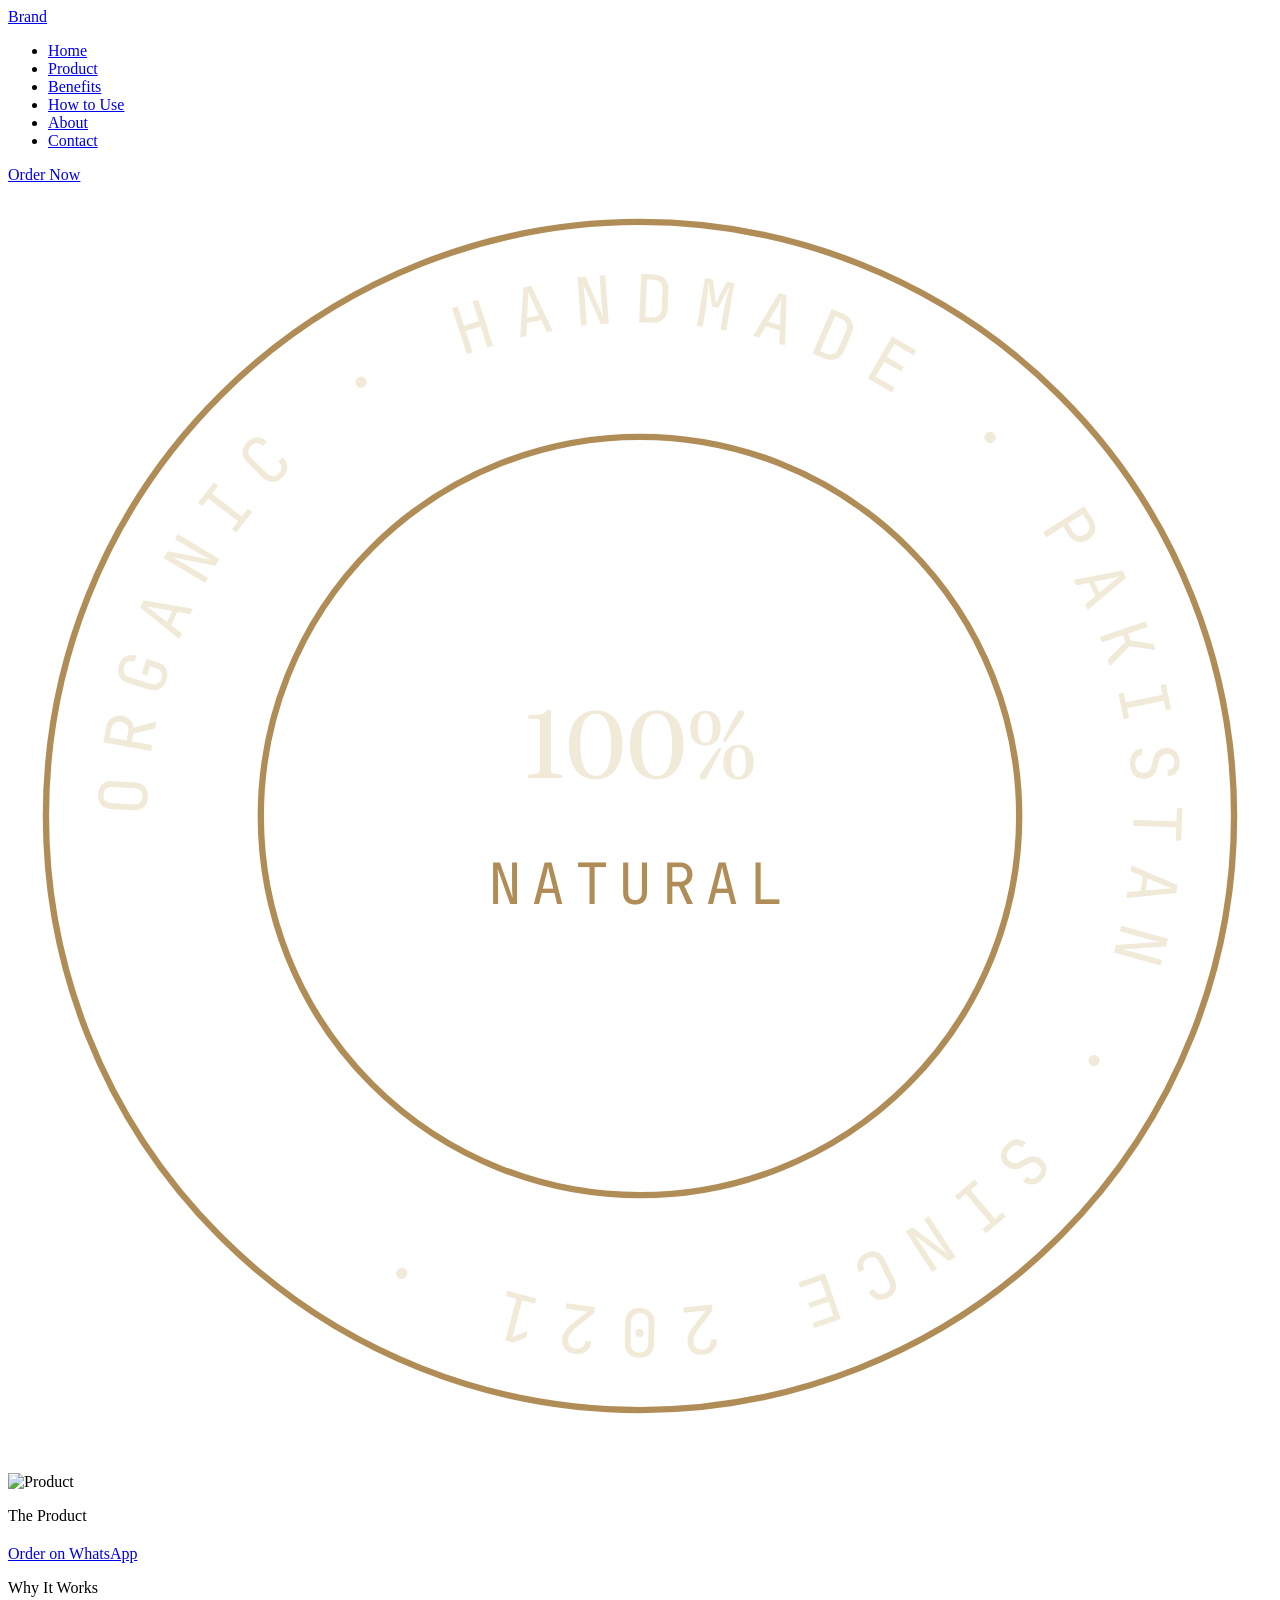
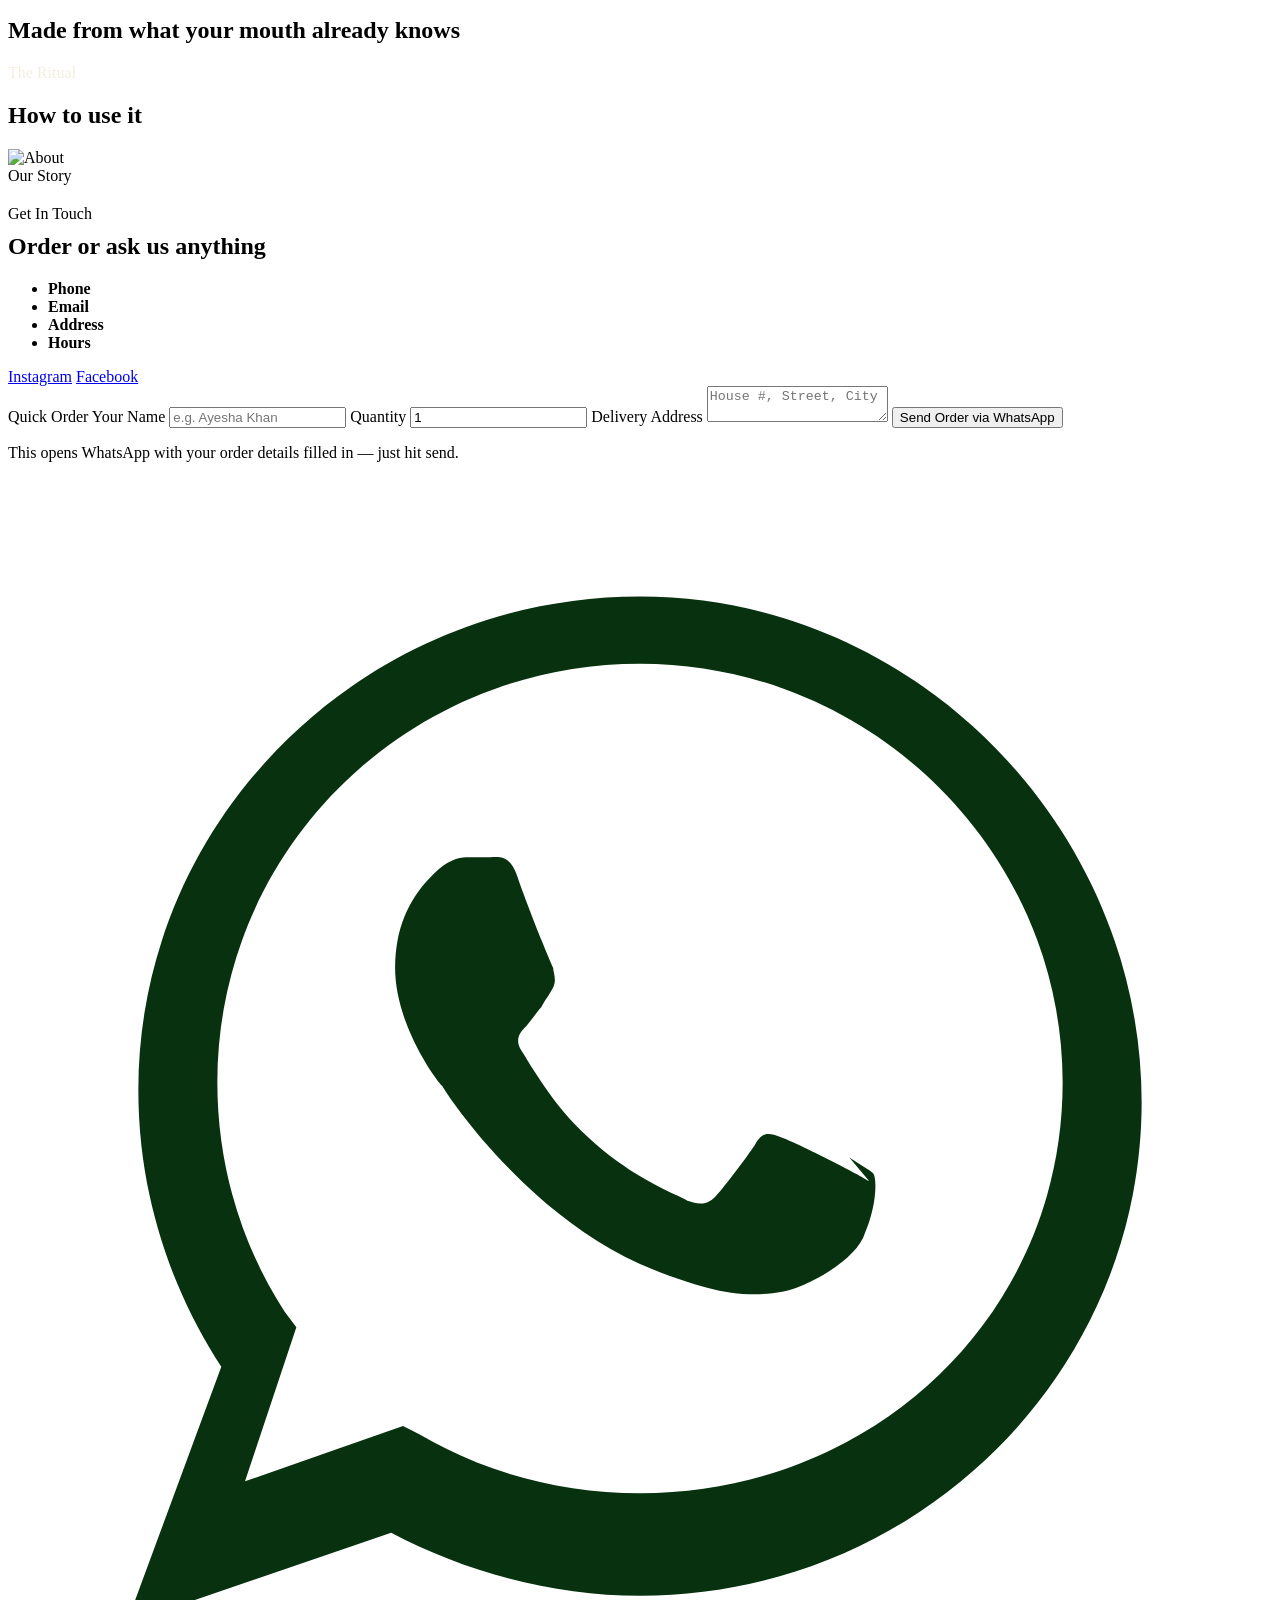
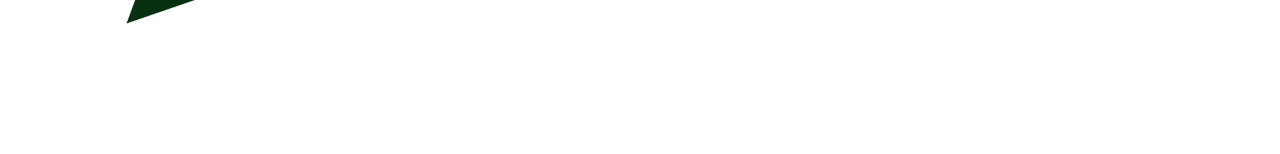
==== index.html @ d2b48e88 "Add files via upload" ====
<!DOCTYPE html>
<html lang="en">
<head>
<meta charset="UTF-8">
<meta name="viewport" content="width=device-width, initial-scale=1.0">
<title>Organic Tooth Powder</title>
<meta name="description" content="Organic tooth powder made in Pakistan &mdash; no fluoride, no nasties, hand-blended in small batches.">
<link rel="preconnect" href="https://fonts.googleapis.com">
<link href="https://fonts.googleapis.com/css2?family=Fraunces:opsz,wght@9..144,500;9..144,600;9..144,700&family=Inter:wght@400;500;600;700&family=JetBrains+Mono:wght@500;600&display=swap" rel="stylesheet">
<link rel="stylesheet" href="css/style.css">
</head>
<body>

<nav class="nav">
  <div class="wrap">
    <a href="#home" class="nav-logo" data-brand-name>Brand</a>
    <ul class="nav-links">
      <li><a href="#home">Home</a></li>
      <li><a href="#product">Product</a></li>
      <li><a href="#benefits">Benefits</a></li>
      <li><a href="#how-to-use">How to Use</a></li>
      <li><a href="#about">About</a></li>
      <li><a href="#contact">Contact</a></li>
    </ul>
    <a id="nav-cta" class="btn btn-outline" href="#" target="_blank" rel="noopener">Order Now</a>
  </div>
</nav>

<header class="hero" id="home">
  <div class="wrap">
    <svg class="stamp" viewBox="0 0 200 200">
      <defs>
        <path id="stampCircle" d="M100,100 m-78,0 a78,78 0 1,1 156,0 a78,78 0 1,1 -156,0"/>
      </defs>
      <circle cx="100" cy="100" r="94" fill="none" stroke="#b08d57" stroke-width="1"/>
      <circle cx="100" cy="100" r="60" fill="none" stroke="#b08d57" stroke-width="1"/>
      <text font-family="JetBrains Mono, monospace" font-size="10.5" letter-spacing="3" fill="#f1ead9">
        <textPath href="#stampCircle" startOffset="0%">ORGANIC &middot; HANDMADE &middot; PAKISTAN &middot; SINCE 2021 &middot;</textPath>
      </text>
      <text x="100" y="94" text-anchor="middle" font-family="Fraunces, serif" font-size="15" fill="#f1ead9">100%</text>
      <text x="100" y="114" text-anchor="middle" font-family="JetBrains Mono, monospace" font-size="9" letter-spacing="1.5" fill="#b08d57">NATURAL</text>
    </svg>
    <p class="eyebrow" id="hero-eyebrow"></p>
    <h1 id="hero-headline"></h1>
    <p class="hero-subtext" id="hero-subtext"></p>
    <div class="hero-actions">
      <a id="hero-primary-btn" class="btn btn-primary" href="#" target="_blank" rel="noopener"></a>
      <a id="hero-secondary-btn" class="btn btn-outline-dark" href="#product"></a>
    </div>
  </div>
</header>

<section class="section section-bone" id="product">
  <div class="wrap product-grid">
    <div class="product-media">
      <img id="product-image" src="" alt="Product">
    </div>
    <div class="product-info">
      <p class="eyebrow">The Product</p>
      <h2 id="product-name" style="margin-top:10px;"></h2>
      <p class="product-weight" id="product-weight" style="margin-top:8px;"></p>
      <div class="price-row">
        <span class="price-now" id="price-now"></span>
        <span class="price-old" id="price-old"></span>
      </div>
      <p class="product-desc" id="product-desc"></p>
      <div class="tags" id="product-tags"></div>
      <div class="product-actions">
        <a id="product-order-btn" class="btn btn-primary" href="#" target="_blank" rel="noopener">Order on WhatsApp</a>
      </div>
      <p class="cod-note" id="cod-note"></p>
    </div>
  </div>
</section>

<section class="section" id="benefits">
  <div class="wrap">
    <div class="section-head">
      <span class="eyebrow">Why It Works</span>
      <h2>Made from what your mouth already knows</h2>
    </div>
    <div class="benefits-grid" id="benefits-grid"></div>
  </div>
</section>

<section class="section section-sage" id="how-to-use">
  <div class="wrap">
    <div class="section-head">
      <span class="eyebrow" style="color:#f1ead9cc;">The Ritual</span>
      <h2>How to use it</h2>
    </div>
    <div class="steps" id="steps-list"></div>
  </div>
</section>

<section class="section section-bone" id="about">
  <div class="wrap about-grid">
    <div class="about-media">
      <img id="about-image" src="" alt="About">
    </div>
    <div class="about-text">
      <span class="eyebrow">Our Story</span>
      <h2 id="about-heading" style="margin-top:10px;"></h2>
      <p id="about-text"></p>
      <p class="about-signature" id="about-signature"></p>
    </div>
  </div>
</section>

<section class="section" id="contact">
  <div class="wrap contact-grid">
    <div>
      <span class="eyebrow">Get In Touch</span>
      <h2 style="margin-top:10px;">Order or ask us anything</h2>
      <ul class="contact-list">
        <li><b>Phone</b> <span id="contact-phone"></span></li>
        <li><b>Email</b> <a id="contact-email" href="#"></a></li>
        <li><b>Address</b> <span id="contact-address"></span></li>
        <li><b>Hours</b> <span id="contact-hours"></span></li>
      </ul>
      <div class="social-row">
        <a id="contact-instagram" href="#" target="_blank" rel="noopener">Instagram</a>
        <a id="contact-facebook" href="#" target="_blank" rel="noopener">Facebook</a>
      </div>
    </div>
    <form class="order-form" id="order-form">
      <span class="eyebrow">Quick Order</span>
      <label for="form-name">Your Name</label>
      <input id="form-name" type="text" required placeholder="e.g. Ayesha Khan">
      <label for="form-qty">Quantity</label>
      <input id="form-qty" type="number" min="1" value="1">
      <label for="form-address">Delivery Address</label>
      <textarea id="form-address" required placeholder="House #, Street, City"></textarea>
      <button type="submit" class="btn btn-primary btn-block">Send Order via WhatsApp</button>
      <p class="order-form-hint">This opens WhatsApp with your order details filled in &mdash; just hit send.</p>
    </form>
  </div>
</section>

<footer class="footer">
  <div class="wrap">
    <p id="footer-text"></p>
  </div>
</footer>

<a id="fab-whatsapp" class="fab-whatsapp" href="#" target="_blank" rel="noopener" aria-label="Order on WhatsApp">
  <svg viewBox="0 0 32 32" fill="#08320f"><path d="M16 3C9 3 3.3 8.6 3.3 15.5c0 2.6.8 5 2.1 7L3 29l6.7-2.3c1.9 1 4.1 1.6 6.3 1.6 7 0 12.7-5.6 12.7-12.5S23 3 16 3zm0 22.7c-2 0-3.9-.5-5.6-1.5l-.4-.2-4 1.4 1.3-3.9-.3-.4c-1.1-1.7-1.7-3.7-1.7-5.8 0-5.9 4.8-10.6 10.7-10.6 5.9 0 10.7 4.8 10.7 10.6 0 5.9-4.8 10.4-10.7 10.4zm5.8-7.9c-.3-.2-1.9-1-2.2-1.1-.3-.1-.5-.2-.7.2-.2.3-.8 1.1-1 1.3-.2.2-.4.2-.7.1-.3-.2-1.3-.5-2.5-1.6-.9-.8-1.5-1.9-1.7-2.2-.2-.3 0-.5.1-.6.1-.1.3-.4.4-.5.1-.2.2-.3.3-.5.1-.2 0-.4 0-.5-.1-.2-.7-1.7-.9-2.3-.2-.6-.5-.5-.7-.5h-.6c-.2 0-.5.1-.8.4-.3.3-1 1-1 2.4s1 2.8 1.2 3c.1.2 2.1 3.2 5 4.5.7.3 1.3.5 1.7.6.7.2 1.4.2 1.9.1.6-.1 1.9-.8 2.1-1.5.3-.7.3-1.4.2-1.5-.1-.1-.3-.2-.6-.4z"/></svg>
</a>

<script src="config.js"></script>
<script src="js/main.js"></script>
</body>
</html>
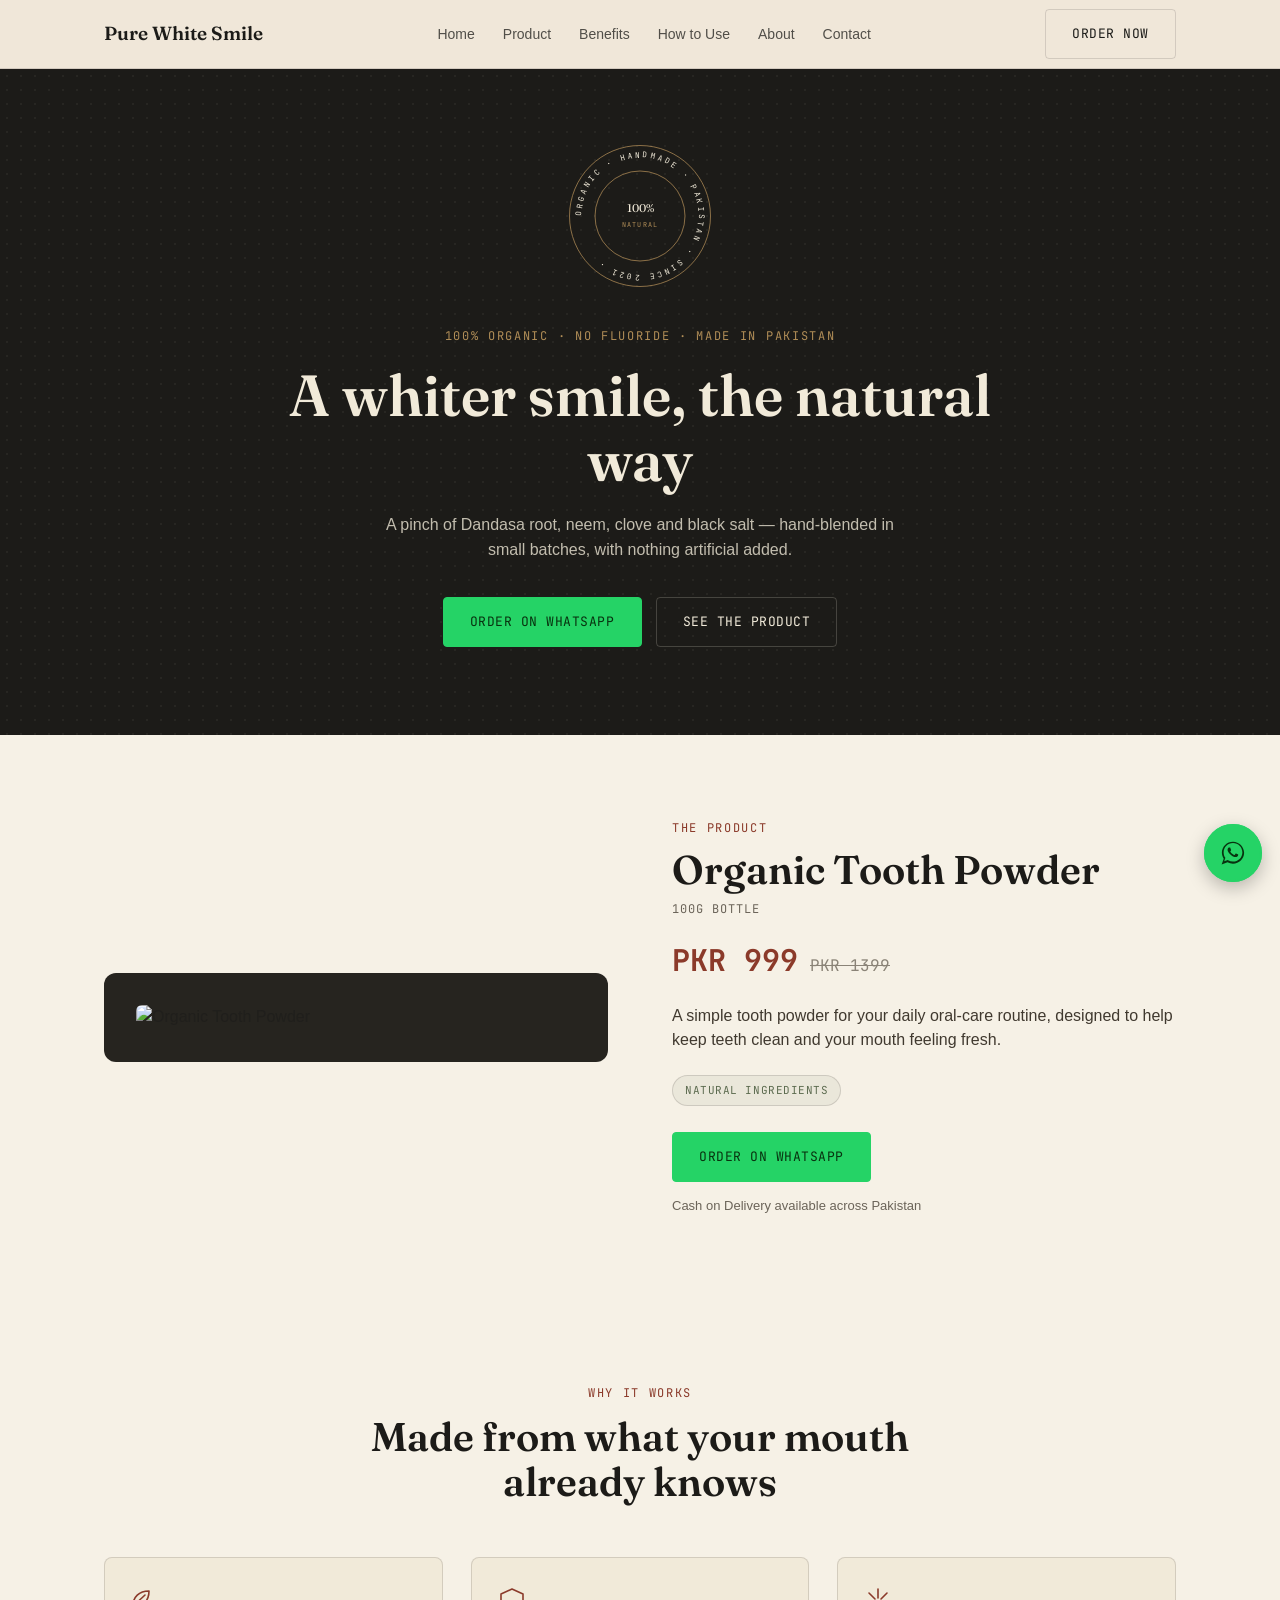
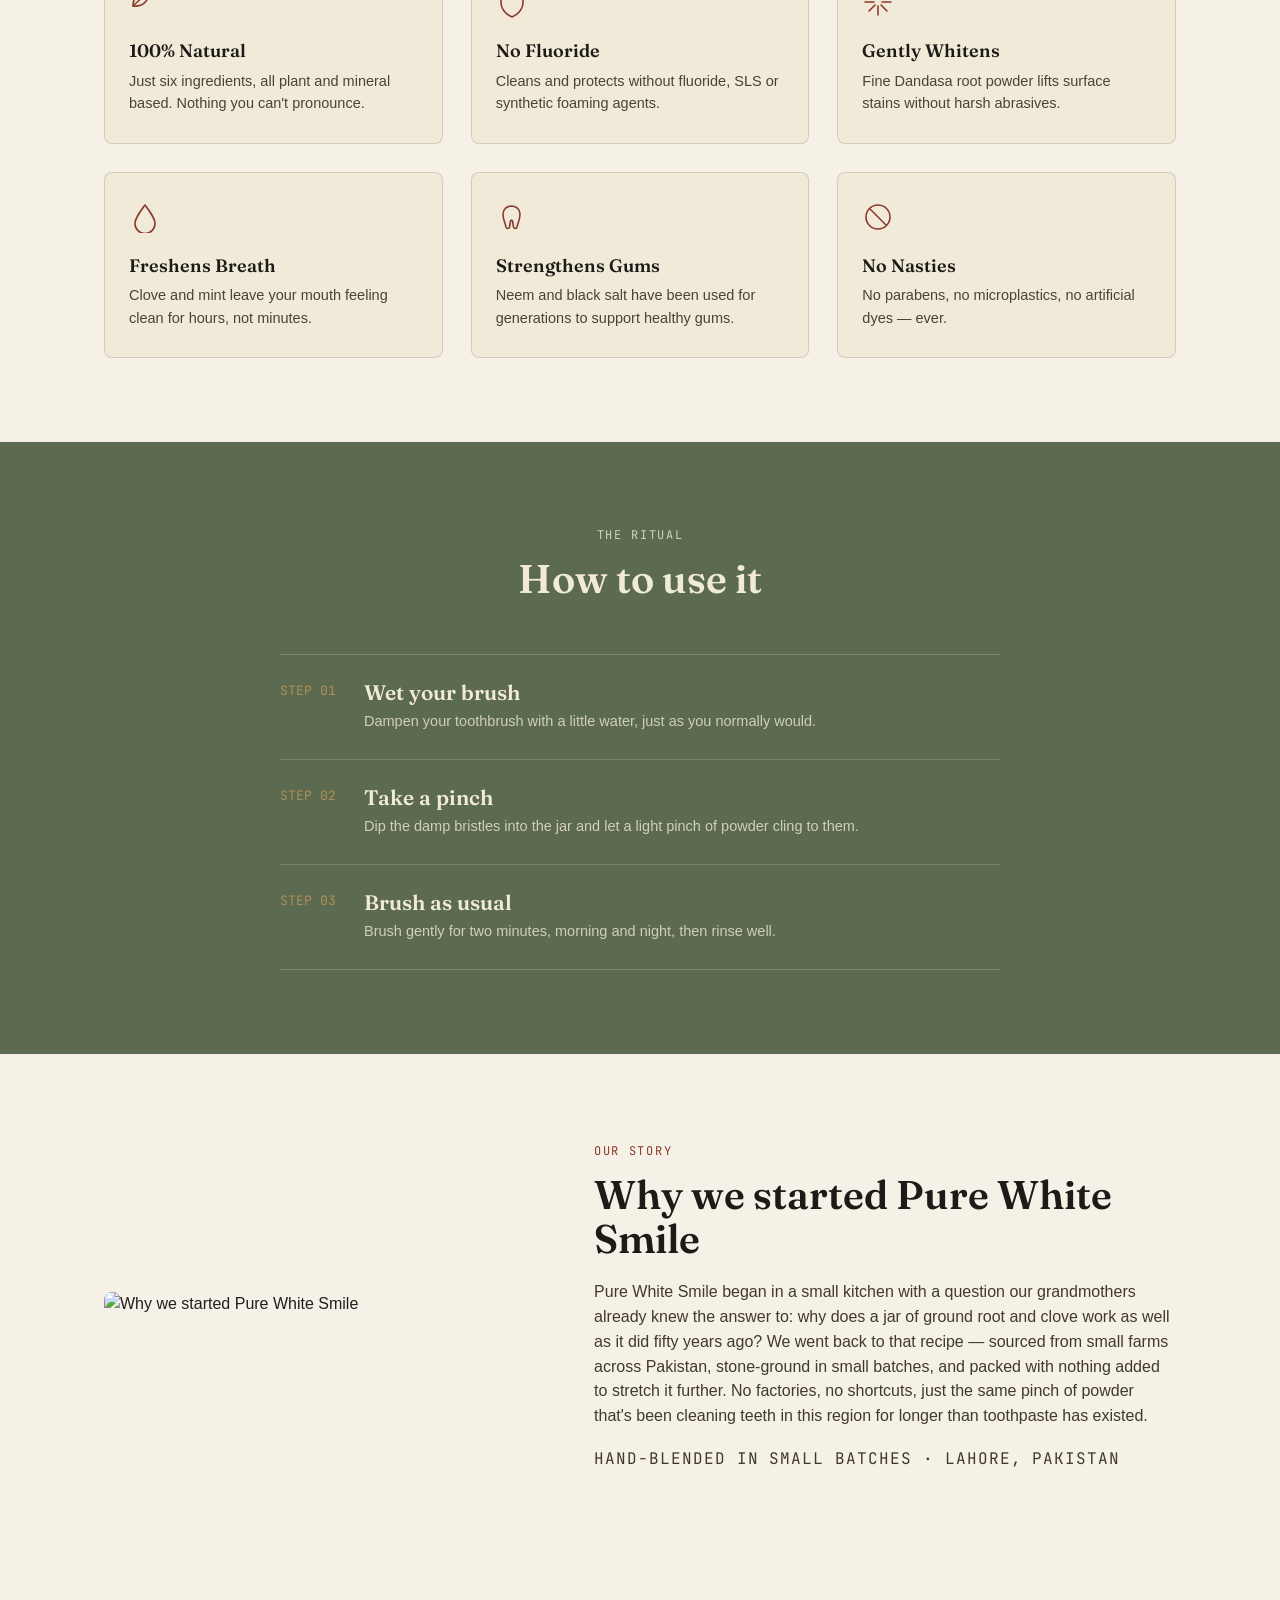
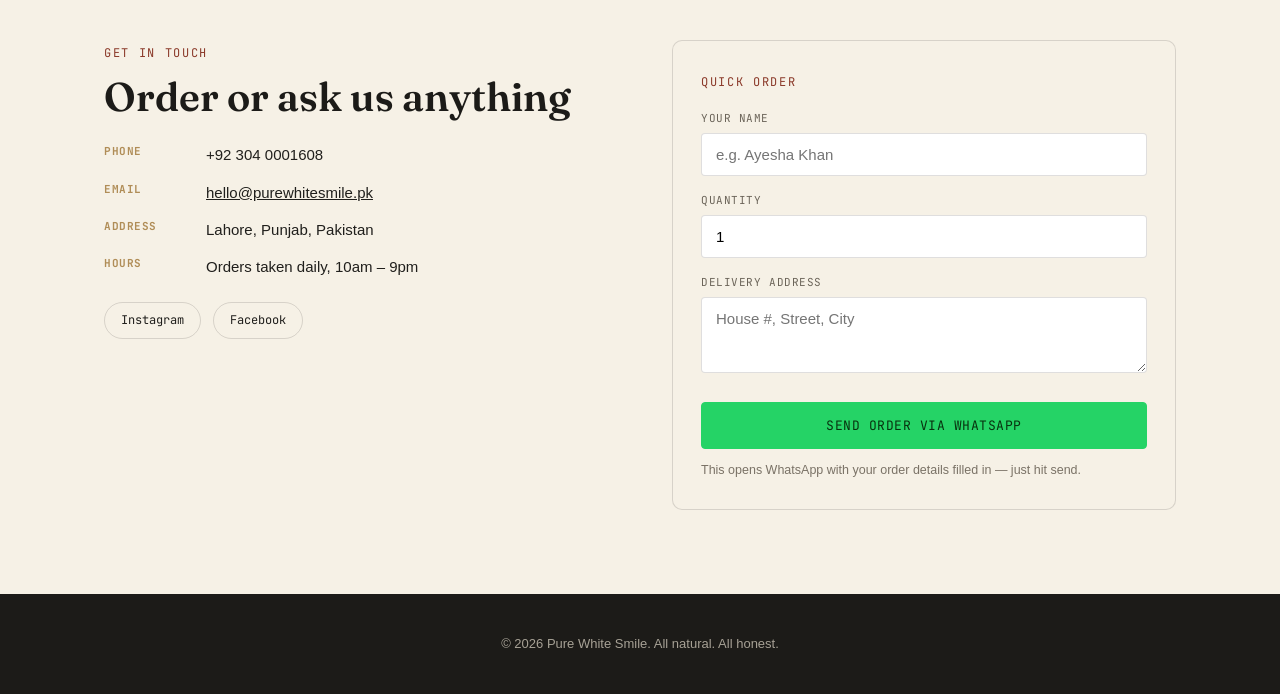
==== commit bd6d9de3: "Update index.html" ====
--- a/index.html
+++ b/index.html
@@ -7,7 +7,7 @@
 <meta name="description" content="Organic tooth powder made in Pakistan &mdash; no fluoride, no nasties, hand-blended in small batches.">
 <link rel="preconnect" href="https://fonts.googleapis.com">
 <link href="https://fonts.googleapis.com/css2?family=Fraunces:opsz,wght@9..144,500;9..144,600;9..144,700&family=Inter:wght@400;500;600;700&family=JetBrains+Mono:wght@500;600&display=swap" rel="stylesheet">
-<link rel="stylesheet" href="css/style.css">
+<link rel="stylesheet" href="style.css">
 </head>
 <body>
 
@@ -148,6 +148,6 @@
 </a>
 
 <script src="config.js"></script>
-<script src="js/main.js"></script>
+<script src="main.js"></script>
 </body>
 </html>
--- a/style.css
+++ b/style.css
@@ -0,0 +1,450 @@
+/* ==========================================================
+   DANDASA ROOTS — design tokens
+   Palette: charcoal powder, bone, clove-rust, sage, brass-gold
+   Type: Fraunces (display) / Inter (body) / JetBrains Mono (labels)
+   ========================================================== */
+
+:root {
+  --charcoal: #1c1b18;
+  --charcoal-soft: #26241f;
+  --bone: #efe7d8;
+  --bone-soft: #f6f1e6;
+  --cream: #f1ead9;
+  --rust: #8b3a2a;
+  --rust-dark: #6c2c1f;
+  --sage: #5c6b4f;
+  --sage-soft: #7c8a6c;
+  --gold: #b08d57;
+  --ink: #201f1c;
+  --line: rgba(28, 27, 24, 0.14);
+  --line-on-dark: rgba(241, 234, 217, 0.2);
+
+  --font-display: "Fraunces", serif;
+  --font-body: "Inter", sans-serif;
+  --font-mono: "JetBrains Mono", monospace;
+
+  --radius: 4px;
+  --container: 1120px;
+}
+
+* { box-sizing: border-box; }
+html { scroll-behavior: smooth; }
+
+body {
+  margin: 0;
+  font-family: var(--font-body);
+  color: var(--ink);
+  background: var(--bone-soft);
+  line-height: 1.55;
+  -webkit-font-smoothing: antialiased;
+}
+
+img { max-width: 100%; display: block; }
+a { color: inherit; }
+
+.wrap {
+  max-width: var(--container);
+  margin: 0 auto;
+  padding: 0 24px;
+}
+
+.eyebrow {
+  font-family: var(--font-mono);
+  font-size: 12px;
+  letter-spacing: 0.14em;
+  text-transform: uppercase;
+  color: var(--rust);
+}
+
+h1, h2, h3 {
+  font-family: var(--font-display);
+  font-weight: 600;
+  line-height: 1.12;
+  margin: 0;
+  color: var(--charcoal);
+}
+
+h2 { font-size: clamp(28px, 4vw, 40px); }
+h3 { font-size: 21px; }
+p { margin: 0; }
+
+.btn {
+  display: inline-flex;
+  align-items: center;
+  gap: 8px;
+  font-family: var(--font-mono);
+  font-size: 13px;
+  letter-spacing: 0.04em;
+  text-transform: uppercase;
+  text-decoration: none;
+  padding: 14px 26px;
+  border-radius: var(--radius);
+  border: 1px solid transparent;
+  cursor: pointer;
+  transition: transform 0.15s ease, background 0.15s ease, border-color 0.15s ease;
+}
+.btn:active { transform: scale(0.98); }
+
+.btn-primary {
+  background: #25d366;
+  color: #08320f;
+  border-color: #25d366;
+}
+.btn-primary:hover { background: #1fbd59; }
+
+.btn-outline-dark {
+  border-color: var(--line-on-dark);
+  color: var(--cream);
+}
+.btn-outline-dark:hover { background: rgba(241, 234, 217, 0.08); }
+
+.btn-outline {
+  border-color: var(--line);
+  color: var(--charcoal);
+}
+.btn-outline:hover { background: rgba(28, 27, 24, 0.05); }
+
+.btn-block { width: 100%; justify-content: center; }
+
+/* ---------- Nav ---------- */
+.nav {
+  position: sticky;
+  top: 0;
+  z-index: 50;
+  background: rgba(239, 231, 216, 0.92);
+  backdrop-filter: blur(6px);
+  border-bottom: 1px solid var(--line);
+}
+.nav .wrap {
+  display: flex;
+  align-items: center;
+  justify-content: space-between;
+  height: 68px;
+}
+.nav-logo {
+  font-family: var(--font-display);
+  font-weight: 600;
+  font-size: 19px;
+  text-decoration: none;
+  color: var(--charcoal);
+}
+.nav-links {
+  display: flex;
+  gap: 28px;
+  list-style: none;
+  margin: 0;
+  padding: 0;
+}
+.nav-links a {
+  text-decoration: none;
+  font-size: 14px;
+  color: var(--charcoal);
+  opacity: 0.75;
+}
+.nav-links a:hover { opacity: 1; }
+.nav-cta { display: none; }
+@media (min-width: 760px) { .nav-cta { display: inline-flex; } }
+.nav-links { display: none; }
+@media (min-width: 760px) { .nav-links { display: flex; } }
+.nav-mobile-toggle {
+  display: inline-flex;
+  background: none;
+  border: 1px solid var(--line);
+  border-radius: var(--radius);
+  padding: 9px 12px;
+  font-family: var(--font-mono);
+  font-size: 12px;
+}
+@media (min-width: 760px) { .nav-mobile-toggle { display: none; } }
+
+/* ---------- Hero ---------- */
+.hero {
+  background: var(--charcoal);
+  background-image:
+    radial-gradient(rgba(241,234,217,0.05) 1px, transparent 1px);
+  background-size: 14px 14px;
+  color: var(--cream);
+  padding: 72px 0 88px;
+  text-align: center;
+  position: relative;
+}
+.stamp {
+  width: 150px;
+  height: 150px;
+  margin: 0 auto 28px;
+  animation: spin 34s linear infinite;
+}
+@media (prefers-reduced-motion: reduce) { .stamp { animation: none; } }
+@keyframes spin { to { transform: rotate(360deg); } }
+
+.hero h1 {
+  color: var(--cream);
+  font-size: clamp(34px, 6vw, 58px);
+  max-width: 780px;
+  margin: 18px auto 20px;
+}
+.hero .eyebrow { color: var(--gold); }
+.hero-subtext {
+  max-width: 520px;
+  margin: 0 auto 34px;
+  color: rgba(241, 234, 217, 0.78);
+  font-size: 16px;
+}
+.hero-actions {
+  display: flex;
+  gap: 14px;
+  justify-content: center;
+  flex-wrap: wrap;
+}
+
+/* ---------- Product ---------- */
+.section { padding: 84px 0; }
+.section-bone { background: var(--bone-soft); }
+.section-sage {
+  background: var(--sage);
+  color: var(--cream);
+}
+.section-sage h2, .section-sage h3 { color: var(--cream); }
+
+.product-grid {
+  display: grid;
+  grid-template-columns: 1fr;
+  gap: 40px;
+  align-items: center;
+}
+@media (min-width: 860px) {
+  .product-grid { grid-template-columns: 1fr 1fr; gap: 64px; }
+}
+.product-media {
+  background: var(--charcoal-soft);
+  border-radius: 12px;
+  padding: 32px;
+}
+.product-media img { border-radius: 6px; }
+
+.price-row {
+  display: flex;
+  align-items: baseline;
+  gap: 12px;
+  margin: 18px 0 6px;
+}
+.price-now {
+  font-family: var(--font-mono);
+  font-size: 30px;
+  color: var(--rust);
+  font-weight: 700;
+}
+.price-old {
+  font-family: var(--font-mono);
+  font-size: 16px;
+  color: #8a8377;
+  text-decoration: line-through;
+}
+.product-weight {
+  font-family: var(--font-mono);
+  font-size: 12px;
+  color: #6b6459;
+  text-transform: uppercase;
+  letter-spacing: 0.08em;
+}
+.product-desc { margin: 20px 0 22px; color: #40392f; }
+
+.tags {
+  display: flex;
+  flex-wrap: wrap;
+  gap: 8px;
+  margin-bottom: 26px;
+}
+.tag {
+  font-family: var(--font-mono);
+  font-size: 11px;
+  letter-spacing: 0.05em;
+  text-transform: uppercase;
+  border: 1px solid var(--line);
+  border-radius: 20px;
+  padding: 6px 12px;
+  color: var(--sage);
+  background: rgba(92, 107, 79, 0.07);
+}
+.cod-note {
+  margin-top: 14px;
+  font-size: 13px;
+  color: #6b6459;
+}
+.product-actions { display: flex; gap: 12px; flex-wrap: wrap; }
+
+/* ---------- Benefits ---------- */
+.section-head {
+  text-align: center;
+  max-width: 620px;
+  margin: 0 auto 52px;
+}
+.section-head .eyebrow { display: block; margin-bottom: 12px; }
+.benefits-grid {
+  display: grid;
+  grid-template-columns: 1fr;
+  gap: 28px;
+}
+@media (min-width: 640px) { .benefits-grid { grid-template-columns: 1fr 1fr; } }
+@media (min-width: 960px) { .benefits-grid { grid-template-columns: repeat(3, 1fr); } }
+.benefit-card {
+  background: var(--cream);
+  border: 1px solid var(--line);
+  border-radius: 8px;
+  padding: 28px 24px;
+}
+.benefit-icon { width: 32px; height: 32px; color: var(--rust); margin-bottom: 16px; }
+.benefit-card h3 { margin-bottom: 8px; font-size: 18px; }
+.benefit-card p { color: #4a4336; font-size: 14.5px; }
+
+/* ---------- How to use ---------- */
+.steps {
+  display: grid;
+  grid-template-columns: 1fr;
+  gap: 0;
+  counter-reset: step;
+  max-width: 720px;
+  margin: 0 auto;
+}
+.step {
+  display: grid;
+  grid-template-columns: 64px 1fr;
+  gap: 20px;
+  padding: 26px 0;
+  border-top: 1px solid var(--line-on-dark);
+}
+.steps .step:last-child { border-bottom: 1px solid var(--line-on-dark); }
+.step-num {
+  font-family: var(--font-mono);
+  font-size: 13px;
+  color: var(--gold);
+  counter-increment: step;
+}
+.step-num::before { content: "STEP " counter(step, decimal-leading-zero); }
+.step h3 { margin-bottom: 6px; }
+.step p { color: rgba(241,234,217,0.78); font-size: 14.5px; }
+
+/* ---------- About ---------- */
+.about-grid {
+  display: grid;
+  grid-template-columns: 1fr;
+  gap: 40px;
+  align-items: center;
+}
+@media (min-width: 860px) {
+  .about-grid { grid-template-columns: 0.85fr 1.15fr; gap: 60px; }
+}
+.about-media img { border-radius: 8px; }
+.about-text p { color: #40392f; margin-top: 18px; font-size: 16px; }
+.about-signature {
+  margin-top: 26px;
+  font-family: var(--font-mono);
+  font-size: 12px;
+  letter-spacing: 0.06em;
+  text-transform: uppercase;
+  color: var(--sage);
+}
+
+/* ---------- Contact ---------- */
+.contact-grid {
+  display: grid;
+  grid-template-columns: 1fr;
+  gap: 44px;
+}
+@media (min-width: 860px) {
+  .contact-grid { grid-template-columns: 1fr 1fr; gap: 64px; }
+}
+.contact-list {
+  list-style: none;
+  padding: 0;
+  margin: 24px 0 0;
+  display: flex;
+  flex-direction: column;
+  gap: 14px;
+}
+.contact-list li {
+  display: flex;
+  gap: 12px;
+  font-size: 15px;
+}
+.contact-list b { font-family: var(--font-mono); font-size: 11px; text-transform: uppercase; letter-spacing: 0.05em; color: var(--gold); min-width: 90px; }
+.social-row { display: flex; gap: 12px; margin-top: 24px; }
+.social-row a {
+  font-family: var(--font-mono);
+  font-size: 12px;
+  text-decoration: none;
+  border: 1px solid var(--line);
+  border-radius: 20px;
+  padding: 8px 16px;
+}
+
+.order-form {
+  background: var(--bone-soft);
+  border: 1px solid var(--line);
+  border-radius: 10px;
+  padding: 28px;
+}
+.order-form label {
+  display: block;
+  font-family: var(--font-mono);
+  font-size: 11px;
+  text-transform: uppercase;
+  letter-spacing: 0.05em;
+  color: #6b6459;
+  margin: 16px 0 6px;
+}
+.order-form label:first-child { margin-top: 0; }
+.order-form input,
+.order-form textarea {
+  width: 100%;
+  font-family: var(--font-body);
+  font-size: 15px;
+  padding: 12px 14px;
+  border: 1px solid var(--line);
+  border-radius: var(--radius);
+  background: #fff;
+}
+.order-form textarea { resize: vertical; min-height: 76px; }
+.order-form .btn { margin-top: 22px; }
+.order-form-hint { font-size: 12.5px; color: #7a7266; margin-top: 12px; }
+
+/* ---------- Footer ---------- */
+.footer {
+  background: var(--charcoal);
+  color: rgba(241,234,217,0.65);
+  padding: 40px 0;
+  text-align: center;
+  font-size: 13px;
+}
+.footer strong { color: var(--cream); }
+
+/* ---------- Floating WhatsApp ---------- */
+.fab-whatsapp {
+  position: fixed;
+  right: 18px;
+  bottom: 18px;
+  z-index: 60;
+  width: 58px;
+  height: 58px;
+  border-radius: 50%;
+  background: #25d366;
+  display: flex;
+  align-items: center;
+  justify-content: center;
+  box-shadow: 0 6px 18px rgba(0,0,0,0.25);
+  text-decoration: none;
+}
+.fab-whatsapp svg { width: 28px; height: 28px; }
+.fab-whatsapp::after {
+  content: "";
+  position: absolute;
+  inset: 0;
+  border-radius: 50%;
+  border: 2px solid #25d366;
+  animation: pulse 2.2s ease-out infinite;
+}
+@keyframes pulse {
+  0% { transform: scale(1); opacity: 0.7; }
+  100% { transform: scale(1.7); opacity: 0; }
+}
+@media (prefers-reduced-motion: reduce) { .fab-whatsapp::after { animation: none; } }
